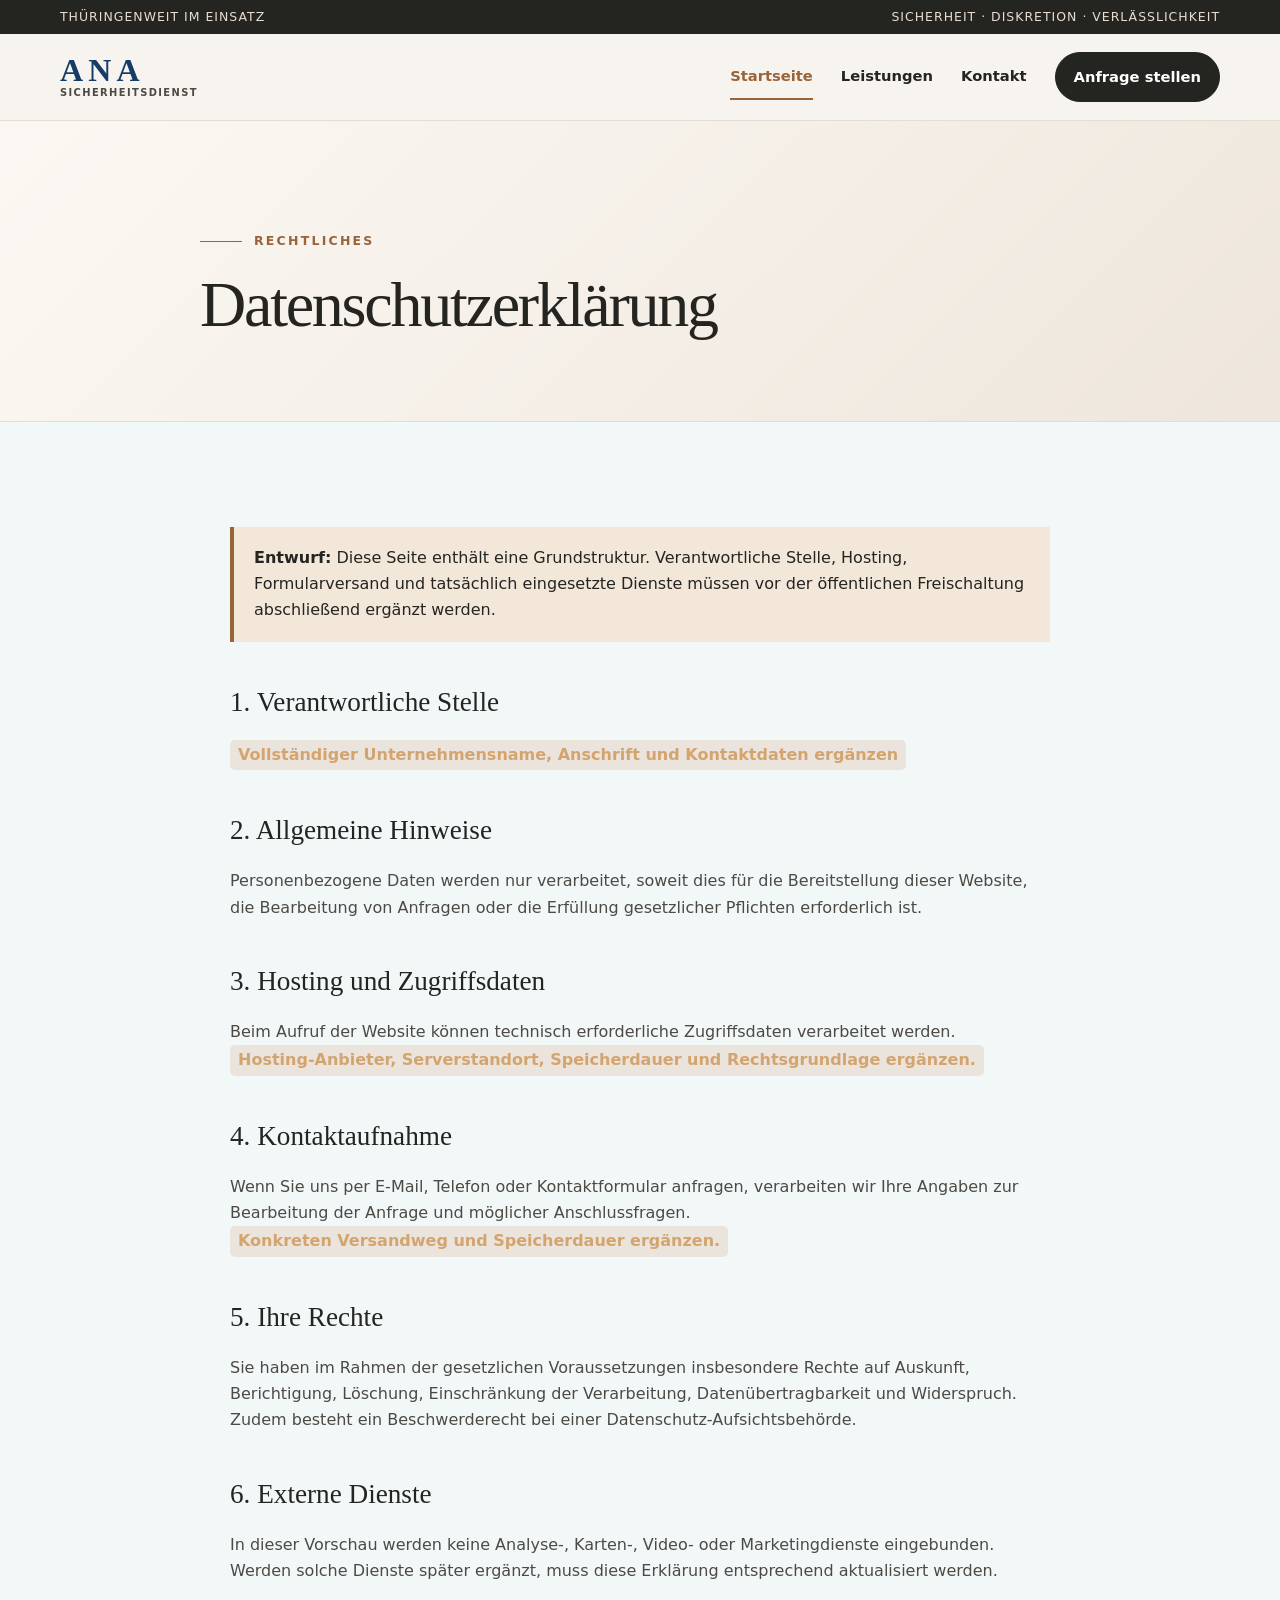
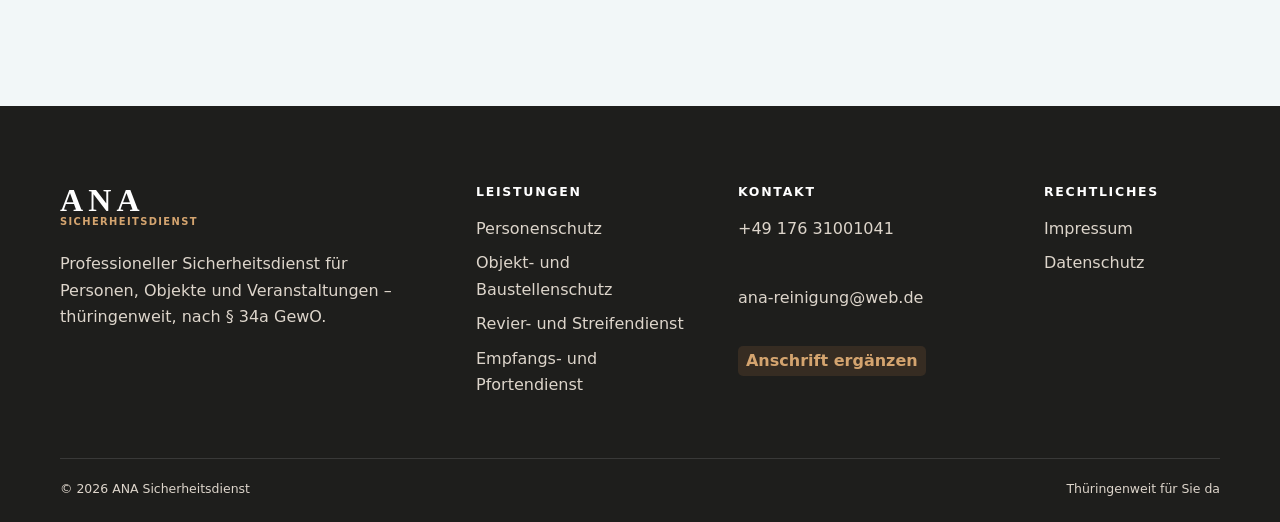
==== datenschutz.html @ 429034c3 "Initial commit: ana-security – eigenständige ANA-Website" ====
<!doctype html><html lang="de"><head><meta charset="utf-8"><meta name="viewport" content="width=device-width,initial-scale=1"><title>Datenschutz | ANA Sicherheitsdienst</title><link rel="icon" href="assets/favicon.svg" type="image/svg+xml"><link rel="stylesheet" href="assets/styles.css?v=7"><script src="assets/site.js" defer></script></head><body><header data-site-header></header><main id="inhalt"><section class="page-hero"><div class="shell page-intro"><p class="eyebrow">Rechtliches</p><h1>Datenschutzerklärung</h1></div></section><section class="section"><div class="shell legal"><div class="draft-note"><strong>Entwurf:</strong> Diese Seite enthält eine Grundstruktur. Verantwortliche Stelle, Hosting, Formularversand und tatsächlich eingesetzte Dienste müssen vor der öffentlichen Freischaltung abschließend ergänzt werden.</div><h2>1. Verantwortliche Stelle</h2><p><span class="placeholder">Vollständiger Unternehmensname, Anschrift und Kontaktdaten ergänzen</span></p><h2>2. Allgemeine Hinweise</h2><p>Personenbezogene Daten werden nur verarbeitet, soweit dies für die Bereitstellung dieser Website, die Bearbeitung von Anfragen oder die Erfüllung gesetzlicher Pflichten erforderlich ist.</p><h2>3. Hosting und Zugriffsdaten</h2><p>Beim Aufruf der Website können technisch erforderliche Zugriffsdaten verarbeitet werden. <span class="placeholder">Hosting-Anbieter, Serverstandort, Speicherdauer und Rechtsgrundlage ergänzen.</span></p><h2>4. Kontaktaufnahme</h2><p>Wenn Sie uns per E-Mail, Telefon oder Kontaktformular anfragen, verarbeiten wir Ihre Angaben zur Bearbeitung der Anfrage und möglicher Anschlussfragen. <span class="placeholder">Konkreten Versandweg und Speicherdauer ergänzen.</span></p><h2>5. Ihre Rechte</h2><p>Sie haben im Rahmen der gesetzlichen Voraussetzungen insbesondere Rechte auf Auskunft, Berichtigung, Löschung, Einschränkung der Verarbeitung, Datenübertragbarkeit und Widerspruch. Zudem besteht ein Beschwerderecht bei einer Datenschutz-Aufsichtsbehörde.</p><h2>6. Externe Dienste</h2><p>In dieser Vorschau werden keine Analyse-, Karten-, Video- oder Marketingdienste eingebunden. Werden solche Dienste später ergänzt, muss diese Erklärung entsprechend aktualisiert werden.</p></div></section></main><footer data-site-footer></footer></body></html>
---- assets/styles.css ----
:root {
  --ink: #242421;
  --ink-soft: #4d4a45;
  --bronze: #9a6338;
  --bronze-light: #d4a46f;
  --blue: #1358a0;
  --paper: #f2f7f8;
  --white: #fffdf9;
  --line: #d3e1e5;
  --shadow: 0 20px 60px rgba(46, 34, 25, .12);
  --radius: 22px;
}
* { box-sizing: border-box; }
html { scroll-behavior: smooth; }
body { margin: 0; color: var(--ink); background: var(--paper); font-family: Inter, ui-sans-serif, system-ui, -apple-system, BlinkMacSystemFont, "Segoe UI", sans-serif; font-size: 16px; line-height: 1.65; }
img { max-width: 100%; display: block; }
a { color: inherit; text-decoration: none; }
button, input, textarea, select { font: inherit; }
.shell { width: min(1160px, calc(100% - 40px)); margin-inline: auto; }
.skip-link { position: fixed; left: 16px; top: -60px; z-index: 100; padding: 10px 16px; background: var(--ink); color: white; border-radius: 8px; }
.skip-link:focus { top: 16px; }
.sr-only { position: absolute; width: 1px; height: 1px; padding: 0; margin: -1px; overflow: hidden; clip: rect(0,0,0,0); white-space: nowrap; border: 0; }
.topline { background: var(--ink); color: #e9ddd0; font-size: .78rem; letter-spacing: .08em; text-transform: uppercase; }
.topline-inner { min-height: 34px; display: flex; align-items: center; justify-content: space-between; gap: 20px; }
header { position: sticky; top: 0; z-index: 20; background: rgba(247,243,237,.94); backdrop-filter: blur(14px); border-bottom: 1px solid rgba(105,86,68,.14); }
.nav-wrap { min-height: 86px; display: flex; align-items: center; justify-content: space-between; gap: 28px; }
.brand { display: inline-flex; align-items: center; gap: 12px; line-height: 1; }
.brand-logo { display: block; width: 178px; height: 68px; object-fit: contain; object-position: center; mix-blend-mode: multiply; }
.brand { flex-direction: column; align-items: flex-start; gap: 3px; }
.brand-word { color: #143c67; font: 800 2rem/.9 Georgia, serif; letter-spacing: .16em; }
.brand-sub { color: var(--ink-soft); font-size: .62rem; font-weight: 800; letter-spacing: .14em; text-transform: uppercase; }
.brand-mark { width: 46px; height: 52px; display: grid; place-items: center; color: #fffaf2; background: linear-gradient(145deg, #d39b68, #8e522c); clip-path: polygon(50% 0, 92% 17%, 88% 69%, 50% 100%, 12% 69%, 8% 17%); font-family: Georgia, serif; font-size: 1.7rem; font-weight: 700; }
.brand strong { display: block; font: 700 1.55rem/1 Georgia, serif; letter-spacing: .16em; }
.brand small { display: block; margin-top: 6px; color: var(--ink-soft); font-size: .72rem; letter-spacing: .13em; text-transform: uppercase; }
nav { display: flex; align-items: center; gap: 28px; font-size: .92rem; font-weight: 600; }
nav a { padding: 10px 0; border-bottom: 2px solid transparent; }
nav a:hover, nav a[aria-current="page"] { color: var(--bronze); border-color: var(--bronze); }
nav .nav-cta { padding: 12px 18px; color: white; background: var(--ink); border: 1px solid var(--ink); border-radius: 999px; }
nav .nav-cta:hover { color: white; background: var(--bronze); border-color: var(--bronze); }
.menu-button { display: none; width: 44px; height: 44px; border: 1px solid var(--line); border-radius: 50%; background: transparent; padding: 11px; }
.menu-button span:not(.sr-only) { display: block; height: 2px; background: var(--ink); margin: 4px 0; }
.hero { min-height: 720px; display: grid; align-items: center; overflow: hidden; background: linear-gradient(90deg, rgba(242,247,248,.98) 0%, rgba(242,247,248,.94) 48%, rgba(242,247,248,.2) 73%), url("ana-cleaning-hero.png") center/cover no-repeat; }
.parent-hero { min-height: 690px; display: grid; align-items: center; overflow: hidden; background: radial-gradient(circle at 78% 45%, rgba(212,164,111,.28), transparent 28%), linear-gradient(135deg,#f7fafb 0%,#e8f0f3 55%,#dfd3c7 100%); }
.parent-hero-grid { display: grid; grid-template-columns: 1.05fr .95fr; align-items: center; gap: 70px; padding: 86px 0; }
.parent-monogram, .brand-panel { min-height: 360px; display: grid; place-content: center; padding: 45px; text-align: center; border: 1px solid rgba(154,99,56,.25); border-radius: 42px; background: linear-gradient(145deg,rgba(23,52,79,.90),rgba(16,31,44,.94)), url("ana-sign-bg.jpg") center/cover no-repeat; box-shadow: var(--shadow); color: white; }
.parent-monogram span, .brand-panel span { font: 800 clamp(4.5rem,10vw,8.5rem)/.9 Georgia,serif; letter-spacing: .1em; text-shadow: 0 8px 24px rgba(0,0,0,.28); }
.parent-monogram small, .brand-panel small { margin-top: 20px; color: var(--bronze-light); font-weight: 800; letter-spacing: .22em; text-transform: uppercase; }
.hero-grid { display: grid; grid-template-columns: 1.08fr .92fr; align-items: center; gap: 40px; padding: 82px 0; }
.eyebrow { display: flex; align-items: center; gap: 12px; margin: 0 0 18px; color: var(--bronze); font-size: .78rem; font-weight: 800; letter-spacing: .18em; text-transform: uppercase; }
.eyebrow::before { content: ""; width: 42px; height: 1px; background: currentColor; }
h1, h2, h3 { margin-top: 0; font-family: Georgia, "Times New Roman", serif; line-height: 1.08; }
h1 { max-width: 820px; margin-bottom: 24px; font-size: clamp(3rem, 7vw, 6.2rem); font-weight: 500; letter-spacing: -.045em; }
h1 em { color: var(--bronze); font-weight: 500; }
.hero-copy > p:not(.eyebrow) { max-width: 630px; margin: 0 0 34px; color: var(--ink-soft); font-size: 1.15rem; }
.actions { display: flex; flex-wrap: wrap; gap: 14px; }
.button { display: inline-flex; justify-content: center; align-items: center; min-height: 52px; padding: 0 24px; border: 1px solid var(--ink); border-radius: 999px; background: var(--ink); color: white; font-weight: 750; transition: .2s ease; }
.button:hover { transform: translateY(-2px); background: var(--bronze); border-color: var(--bronze); }
.button.secondary { color: var(--ink); background: transparent; }
.button.secondary:hover { color: white; }
.hero-visual { position: relative; min-height: 530px; }
.hero-badge { position: absolute; right: 0; bottom: 42px; width: 142px; height: 142px; display: grid; place-items: center; padding: 20px; text-align: center; border-radius: 50%; background: var(--ink); color: #fff; box-shadow: var(--shadow); font-size: .72rem; font-weight: 700; letter-spacing: .12em; text-transform: uppercase; }
.trustbar { background: var(--ink); color: white; }
.trust-grid { display: grid; grid-template-columns: repeat(4, 1fr); }
.trust-item { padding: 26px 22px; border-right: 1px solid rgba(255,255,255,.13); }
.trust-item:last-child { border-right: 0; }
.trust-item strong { display: block; color: var(--bronze-light); font: 500 1.55rem Georgia, serif; }
.trust-item span { color: #d8d1c9; font-size: .86rem; }
.section { padding: 105px 0; }
.section.alt { background: var(--white); }
.section-head { display: flex; justify-content: space-between; align-items: end; gap: 32px; margin-bottom: 48px; }
#bereiche .section-head { display: block; }
#bereiche .section-head h2 { white-space: nowrap; }
#bereiche .section-head > p { margin-top: 16px; }
.section-head h2, .page-intro h1 { margin-bottom: 0; font-size: clamp(2.4rem, 5vw, 4.6rem); font-weight: 500; letter-spacing: -.035em; }
.section-head > p { max-width: 500px; margin: 0; color: var(--ink-soft); }
.service-grid { display: grid; grid-template-columns: repeat(2, 1fr); gap: 18px; }
.division-grid { display: grid; grid-template-columns: 1fr 1fr; gap: 24px; }
.division-card { overflow: hidden; border: 1px solid var(--line); border-radius: 28px; background: white; box-shadow: 0 16px 45px rgba(29,39,46,.08); }
.division-logo { height: 330px; overflow: hidden; display: flex; align-items: center; justify-content: center; padding: 22px; background: #eef5f7; }
.division-card.security .division-logo { background: #ded6cc; }
.division-card.cleaning .eyebrow, .division-card.cleaning .text-link { color: var(--blue); }
.division-logo img { max-width: 100%; max-height: 100%; width: auto; height: auto; object-fit: contain; mix-blend-mode: multiply; }
.division-copy { padding: 34px; }
.division-copy h3 { margin-bottom: 12px; font-size: 2rem; font-weight: 500; }
.division-copy p:not(.eyebrow) { color: var(--ink-soft); }
.text-link { display: inline-flex; gap: 12px; margin-top: 12px; color: var(--bronze); font-weight: 800; }
.text-link:hover span { transform: translateX(4px); }
.text-link span { transition: .2s ease; }
.service-card { min-height: 280px; padding: 34px; border: 1px solid var(--line); border-radius: var(--radius); background: rgba(255,255,255,.56); transition: .25s ease; }
.service-card:hover { transform: translateY(-5px); border-color: var(--bronze-light); box-shadow: var(--shadow); }
.number { margin-bottom: 42px; color: var(--bronze); font-size: .77rem; font-weight: 800; letter-spacing: .14em; }
.service-card h3 { margin-bottom: 14px; font-size: 1.75rem; font-weight: 500; }
.service-card p { margin: 0; color: var(--ink-soft); }
.split { display: grid; grid-template-columns: .9fr 1.1fr; gap: 72px; align-items: center; }
.portrait-panel { position: relative; min-height: 500px; display: grid; place-items: center; overflow: hidden; border-radius: 34px; background: #dcebef; }
.portrait-panel img { width: 100%; height: 100%; object-fit: cover; }
.portrait-panel::after { content: "ANA"; position: absolute; right: -24px; bottom: -28px; color: rgba(255,255,255,.06); font: 700 9rem Georgia,serif; letter-spacing: .05em; }
.copy h2 { font-size: clamp(2.5rem, 5vw, 4.5rem); font-weight: 500; letter-spacing: -.035em; }
.copy p { color: var(--ink-soft); }
.principles { display: grid; gap: 12px; margin-top: 30px; }
.principle { padding-top: 18px; border-top: 1px solid var(--line); }
.principle strong { color: var(--bronze); }
.cta-band { padding: 72px 0; background: var(--bronze); color: white; }
.cta-band .shell { display: flex; align-items: center; justify-content: space-between; gap: 32px; }
.cta-band h2 { max-width: 720px; margin: 0; font-size: clamp(2rem, 5vw, 4rem); font-weight: 500; }
.cta-band .button { border-color: white; background: white; color: var(--ink); flex: 0 0 auto; }
.page-hero { padding: 110px 0 82px; background: linear-gradient(135deg,#fbf8f3,#eee6dc); border-bottom: 1px solid var(--line); }
.cleaning-hero, .security-hero { padding: 85px 0; border-bottom: 1px solid var(--line); }
.cleaning-hero { background: linear-gradient(135deg,#f5fafb,#dcebef); }
.security-hero { background: linear-gradient(135deg,#ece5dd,#cbb8a6); }
.business-hero-grid, .security-hero-grid { display: grid; grid-template-columns: 1.15fr .85fr; align-items: center; gap: 65px; }
.business-logo-panel, .security-logo-panel { min-height: 380px; display: grid; place-items: center; padding: 22px; border-radius: 30px; background: white; box-shadow: var(--shadow); }
.business-logo-panel img, .security-logo-panel img { width: 100%; max-height: 380px; object-fit: contain; mix-blend-mode: multiply; }
.security-page .eyebrow, .security-page .number { color: #8b552e; }
body[data-page="leistungen"] .eyebrow, body[data-page="leistungen"] .number { color: var(--blue); }
.security-page .button:hover, .security-cta { background: #8b552e; border-color: #8b552e; }
.cleaning-cta { background: var(--blue); }
.security-strip { background: #e9e0d7; }
.conversion-panel { display: flex; align-items: center; justify-content: space-between; gap: 40px; padding: 46px; border: 1px solid var(--line); border-radius: 28px; background: white; box-shadow: var(--shadow); }
.conversion-panel > div { max-width: 760px; }
.conversion-panel h2 { margin-bottom: 12px; font-size: clamp(2rem,4vw,3.35rem); font-weight: 500; }
.conversion-panel p:last-child { margin-bottom: 0; color: var(--ink-soft); }
.conversion-panel .button { flex: 0 0 auto; }
.regional-section { background: #e7eff2; }
.regional-grid { display: grid; grid-template-columns: 1.1fr .9fr; gap: 70px; align-items: end; }
.regional-grid h2 { margin-bottom: 0; font-size: clamp(2.35rem,5vw,4.4rem); font-weight: 500; }
.regional-grid p { color: var(--ink-soft); font-size: 1.08rem; }
.page-intro { max-width: 880px; }
.page-intro p:last-child { max-width: 720px; color: var(--ink-soft); font-size: 1.15rem; }
.detail-list { display: grid; gap: 18px; }
.detail { padding: 34px 0; border-bottom: 1px solid var(--line); }
.detail:first-child { border-top: 1px solid var(--line); }
.detail h2 { margin-bottom: 10px; font-size: 2rem; font-weight: 500; }
.detail p { margin: 0; color: var(--ink-soft); }
.values-grid { display: grid; grid-template-columns: repeat(3, 1fr); gap: 18px; }
.value { padding: 30px; border-radius: var(--radius); background: var(--white); border: 1px solid var(--line); box-shadow: 0 12px 32px rgba(29,39,46,.06); }
.value h3 { margin: 0 0 10px; font-size: 1.45rem; font-weight: 500; color: var(--ink); }
.value p { margin: 0; color: var(--ink-soft); }
.contact-layout { display: grid; grid-template-columns: .78fr 1.22fr; gap: 54px; align-items: start; }
.contact-card { padding: 32px; border-radius: var(--radius); background: var(--ink); color: white; }
.contact-card h2 { font-size: 2rem; font-weight: 500; }
.contact-card p { color: #d8d1c9; }
.placeholder { display: inline-block; padding: 2px 8px; border-radius: 5px; background: rgba(184,120,66,.15); color: var(--bronze-light); font-weight: 700; }
form { padding: 36px; border: 1px solid var(--line); border-radius: var(--radius); background: var(--white); }
.field-row { display: grid; grid-template-columns: 1fr 1fr; gap: 16px; }
label { display: grid; gap: 7px; margin-bottom: 17px; font-weight: 700; font-size: .9rem; }
input, textarea, select { width: 100%; border: 1px solid #cfc4b8; border-radius: 10px; background: #fff; color: var(--ink); padding: 13px 14px; }
input:focus, textarea:focus, select:focus { outline: 3px solid rgba(169,103,54,.18); border-color: var(--bronze); }
textarea { min-height: 150px; resize: vertical; }
.form-note { min-height: 26px; margin: 14px 0 0; color: var(--bronze); font-weight: 700; }
.legal { max-width: 820px; }
.legal h2 { margin-top: 46px; font-size: 1.7rem; font-weight: 500; }
.legal h3 { margin-top: 30px; font-size: 1.15rem; }
.legal p, .legal li { color: var(--ink-soft); }
.draft-note { padding: 18px 20px; margin-bottom: 36px; border-left: 4px solid var(--bronze); background: #f3e7da; }
footer { padding: 72px 0 22px; background: #1e1e1c; color: #ddd5cb; }
.footer-grid { display: grid; grid-template-columns: 1.7fr 1fr 1.2fr .8fr; gap: 42px; }
.footer-grid > div:first-child p { max-width: 340px; }
.footer-grid h2 { margin: 8px 0 18px; color: white; font: 700 .78rem/1 system-ui,sans-serif; letter-spacing: .14em; text-transform: uppercase; }
.footer-grid a:not(.brand) { display: block; margin: 8px 0; }
.footer-grid a:hover { color: var(--bronze-light); }
.footer-brand { padding: 8px 0; border-radius: 12px; }
.footer-brand .brand-word { color: white; }
.footer-brand .brand-sub { color: var(--bronze-light); }
.footer-brand .brand-logo { width: 205px; height: 78px; mix-blend-mode: normal; }
.footer-bottom { display: flex; justify-content: space-between; gap: 20px; margin-top: 52px; padding-top: 20px; border-top: 1px solid rgba(255,255,255,.12); font-size: .78rem; }
.reveal { opacity: 0; transform: translateY(20px); transition: opacity .55s ease, transform .55s ease; }
.reveal.visible { opacity: 1; transform: none; }
@media (max-width: 900px) {
  .menu-button { display: block; }
  nav { position: absolute; top: 120px; left: 20px; right: 20px; display: none; align-items: stretch; padding: 20px; border: 1px solid var(--line); border-radius: 16px; background: var(--white); box-shadow: var(--shadow); }
  nav.is-open { display: grid; }
  nav a { padding: 12px; }
  .hero-grid, .parent-hero-grid, .business-hero-grid, .security-hero-grid, .split, .contact-layout { grid-template-columns: 1fr; }
  .division-grid { grid-template-columns: 1fr; }
  .conversion-panel { align-items: flex-start; flex-direction: column; }
  .regional-grid { grid-template-columns: 1fr; gap: 24px; }
  .hero { background-position: 65% center; }
  .hero-copy { padding: 28px; border-radius: 24px; background: rgba(242,247,248,.9); backdrop-filter: blur(8px); }
  .hero { min-height: auto; }
  .hero-grid { padding: 70px 0; }
  .hero-visual { min-height: 410px; }
  .trust-grid { grid-template-columns: 1fr 1fr; }
  .trust-item:nth-child(2) { border-right: 0; }
  .trust-item:nth-child(-n+2) { border-bottom: 1px solid rgba(255,255,255,.13); }
  .values-grid { grid-template-columns: 1fr; }
  .footer-grid { grid-template-columns: 1fr 1fr; }
}
@media (max-width: 620px) {
  .shell { width: min(100% - 28px, 1160px); }
  .topline-inner span:last-child { display: none; }
  .nav-wrap { min-height: 76px; }
  .brand-logo { width: 142px; height: 58px; }
  .brand-word { font-size: 1.65rem; }
  .brand-sub { font-size: .52rem; }
  nav { top: 110px; }
  h1 { font-size: 3.15rem; }
  .hero-grid { padding: 52px 0; }
  .hero-visual { min-height: 340px; }
  .hero-badge { width: 110px; height: 110px; bottom: 5px; font-size: .62rem; }
  .trust-grid, .service-grid, .footer-grid, .field-row { grid-template-columns: 1fr; }
  .division-logo { height: 260px; }
  .trust-item { border-right: 0; border-bottom: 1px solid rgba(255,255,255,.13); }
  .section { padding: 78px 0; }
  .section-head { display: block; }
  .section-head > p { margin-top: 20px; }
  .service-card { min-height: 0; }
  .cta-band .shell { display: block; }
  .cta-band .button { margin-top: 26px; }
  .footer-bottom { display: block; }
}
@media (prefers-reduced-motion: reduce) { *, *::before, *::after { scroll-behavior: auto !important; transition: none !important; } .reveal { opacity: 1; transform: none; } }
/* Startseite: Textkasten im Hero (ANA Dienstleistungen Group) */
.parent-monogram{display:flex;flex-direction:column;justify-content:center;text-align:left;gap:14px;}
.parent-monogram .pm-mark{margin:0;font:800 2.1rem/1 Georgia,serif;letter-spacing:.16em;color:#fff;}
.parent-monogram .pm-lead{margin:0;font-size:1.08rem;line-height:1.6;color:#fff;font-weight:600;}
.parent-monogram .pm-text{margin:0;font-size:1rem;line-height:1.7;color:rgba(255,255,255,.82);}

/* Hintergrundbild im Kopfbereich: helles Foto, passend zum warmen ANA-Farbschema */
.parent-hero{
  background:
    radial-gradient(circle at 78% 45%, rgba(212,164,111,.22), transparent 28%),
    linear-gradient(115deg, rgba(247,250,251,.93) 0%, rgba(232,240,243,.88) 55%, rgba(223,211,199,.82) 100%),
    url("ana-hero-building.jpg") center/cover no-repeat;
}

/* Kopfbereich mit hellem Foto: normale dunkle Schrift, kein Textkasten noetig */

/* Startseiten-Hero mit Hintergrundfoto (ANA Sicherheitsdienst) */
.home-hero{position:relative;color:#fff;background:linear-gradient(115deg,rgba(7,12,24,.9) 0%,rgba(12,24,44,.72) 55%,rgba(20,30,40,.8) 100%),url("ana-sign-bg.jpg") center 35%/cover no-repeat;}
.home-hero-inner{padding:120px 0;max-width:720px;}
@media(max-width:700px){.home-hero-inner{padding:84px 0;}}
.home-hero h1{color:#fff;font-size:clamp(2.2rem,5vw,3.6rem);}
.home-hero h1 em{color:var(--bronze-light);}
.home-hero .eyebrow{color:var(--bronze-light);}
.home-lead{margin:22px 0 32px;font-size:1.18rem;line-height:1.6;color:rgba(255,255,255,.88);max-width:600px;}
.home-hero .button.secondary{color:#fff;border-color:rgba(255,255,255,.5);}
.home-hero .button.secondary:hover{background:rgba(255,255,255,.14);}
.value-cta .text-link{margin-top:12px;display:inline-flex;}
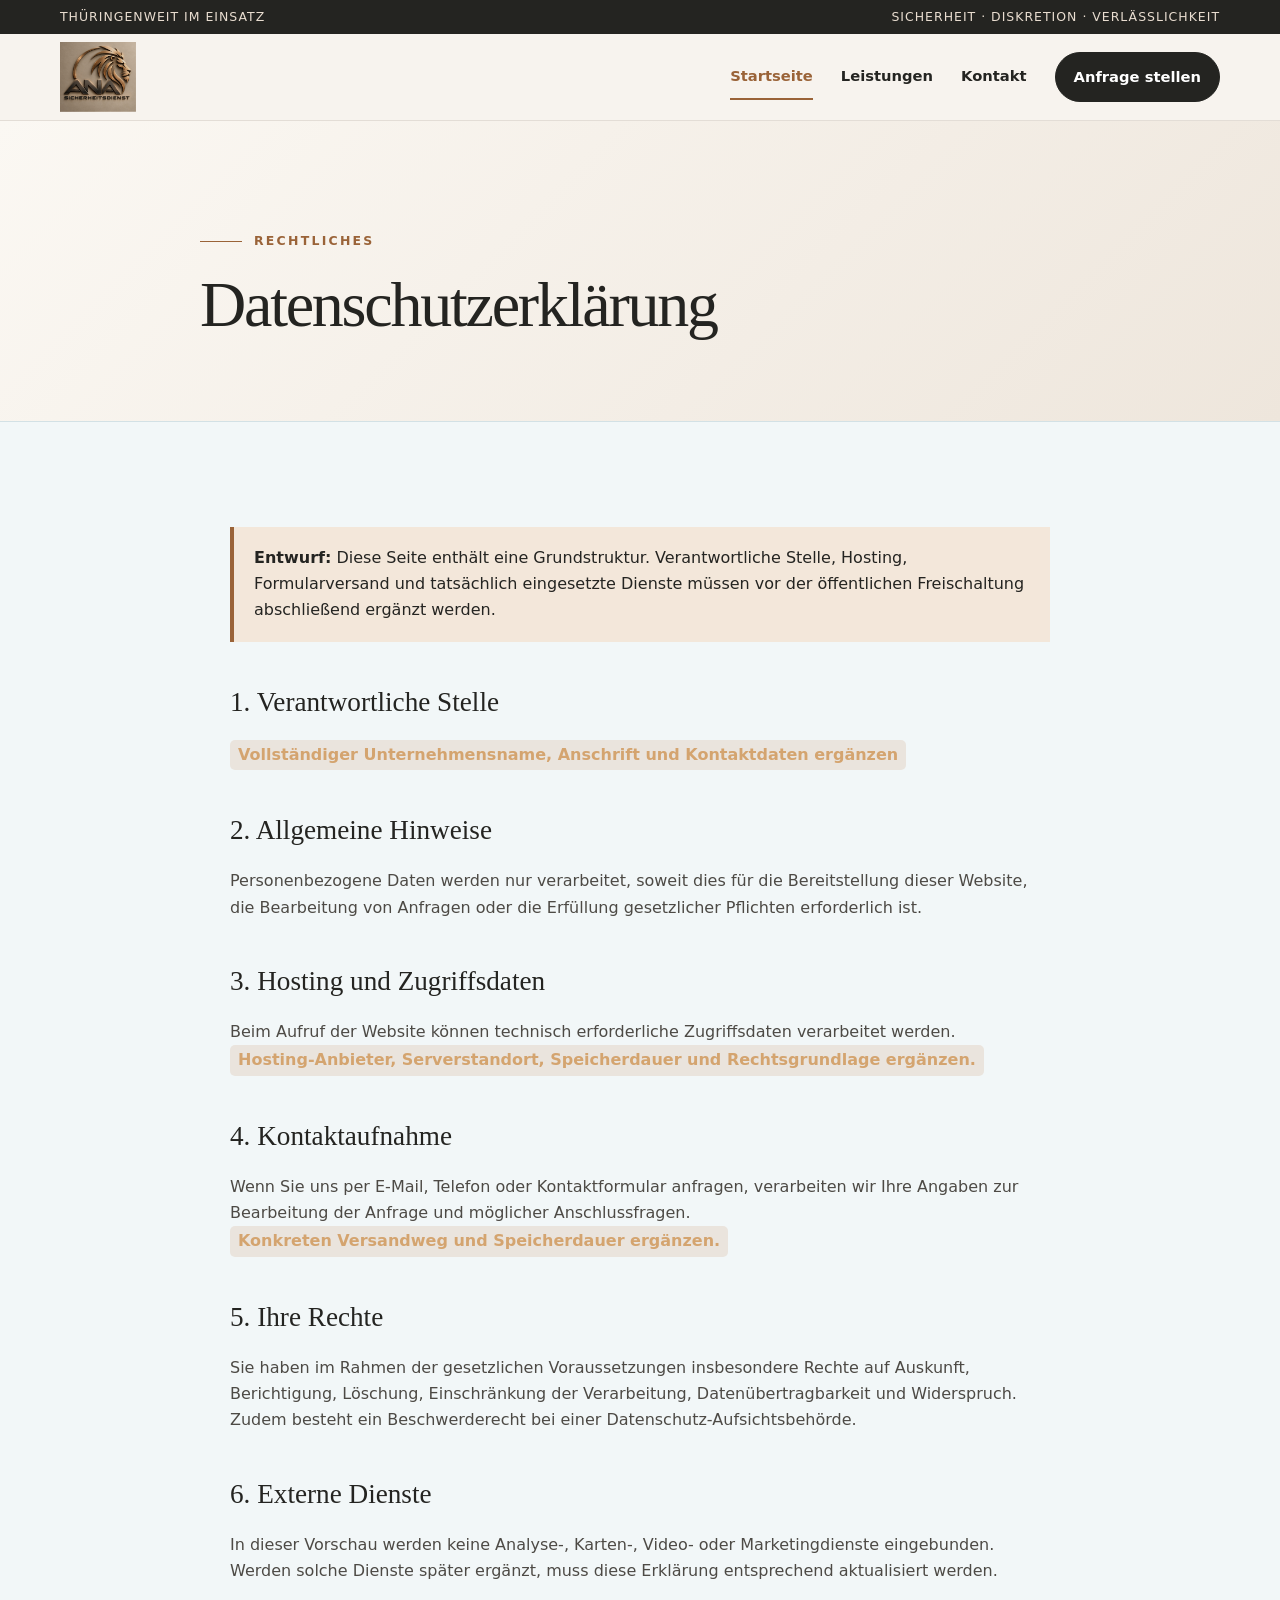
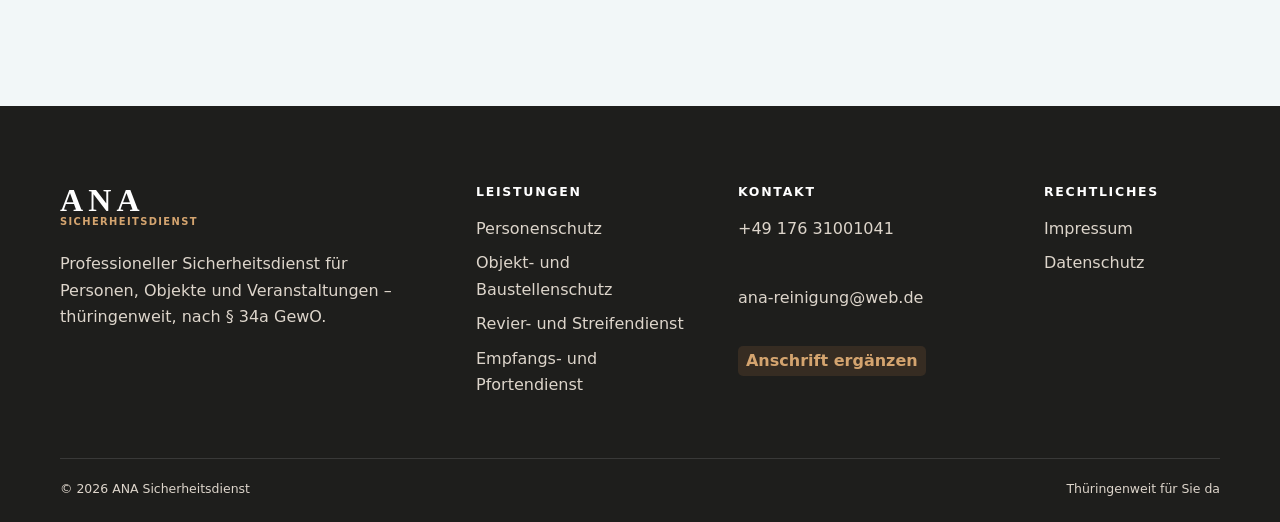
==== commit 24d732d6: "Vorschau: noindex (nicht von Suchmaschinen listen lassen)" ====
--- a/datenschutz.html
+++ b/datenschutz.html
@@ -1 +1 @@
-<!doctype html><html lang="de"><head><meta charset="utf-8"><meta name="viewport" content="width=device-width,initial-scale=1"><title>Datenschutz | ANA Sicherheitsdienst</title><link rel="icon" href="assets/favicon.svg" type="image/svg+xml"><link rel="stylesheet" href="assets/styles.css?v=7"><script src="assets/site.js" defer></script></head><body><header data-site-header></header><main id="inhalt"><section class="page-hero"><div class="shell page-intro"><p class="eyebrow">Rechtliches</p><h1>Datenschutzerklärung</h1></div></section><section class="section"><div class="shell legal"><div class="draft-note"><strong>Entwurf:</strong> Diese Seite enthält eine Grundstruktur. Verantwortliche Stelle, Hosting, Formularversand und tatsächlich eingesetzte Dienste müssen vor der öffentlichen Freischaltung abschließend ergänzt werden.</div><h2>1. Verantwortliche Stelle</h2><p><span class="placeholder">Vollständiger Unternehmensname, Anschrift und Kontaktdaten ergänzen</span></p><h2>2. Allgemeine Hinweise</h2><p>Personenbezogene Daten werden nur verarbeitet, soweit dies für die Bereitstellung dieser Website, die Bearbeitung von Anfragen oder die Erfüllung gesetzlicher Pflichten erforderlich ist.</p><h2>3. Hosting und Zugriffsdaten</h2><p>Beim Aufruf der Website können technisch erforderliche Zugriffsdaten verarbeitet werden. <span class="placeholder">Hosting-Anbieter, Serverstandort, Speicherdauer und Rechtsgrundlage ergänzen.</span></p><h2>4. Kontaktaufnahme</h2><p>Wenn Sie uns per E-Mail, Telefon oder Kontaktformular anfragen, verarbeiten wir Ihre Angaben zur Bearbeitung der Anfrage und möglicher Anschlussfragen. <span class="placeholder">Konkreten Versandweg und Speicherdauer ergänzen.</span></p><h2>5. Ihre Rechte</h2><p>Sie haben im Rahmen der gesetzlichen Voraussetzungen insbesondere Rechte auf Auskunft, Berichtigung, Löschung, Einschränkung der Verarbeitung, Datenübertragbarkeit und Widerspruch. Zudem besteht ein Beschwerderecht bei einer Datenschutz-Aufsichtsbehörde.</p><h2>6. Externe Dienste</h2><p>In dieser Vorschau werden keine Analyse-, Karten-, Video- oder Marketingdienste eingebunden. Werden solche Dienste später ergänzt, muss diese Erklärung entsprechend aktualisiert werden.</p></div></section></main><footer data-site-footer></footer></body></html>
+<!doctype html><html lang="de"><head><meta charset="utf-8"><meta name="robots" content="noindex"><meta name="viewport" content="width=device-width,initial-scale=1"><title>Datenschutz | ANA Sicherheitsdienst</title><link rel="icon" href="assets/favicon.svg" type="image/svg+xml"><link rel="stylesheet" href="assets/styles.css?v=7"><script src="assets/site.js" defer></script></head><body><header data-site-header></header><main id="inhalt"><section class="page-hero"><div class="shell page-intro"><p class="eyebrow">Rechtliches</p><h1>Datenschutzerklärung</h1></div></section><section class="section"><div class="shell legal"><div class="draft-note"><strong>Entwurf:</strong> Diese Seite enthält eine Grundstruktur. Verantwortliche Stelle, Hosting, Formularversand und tatsächlich eingesetzte Dienste müssen vor der öffentlichen Freischaltung abschließend ergänzt werden.</div><h2>1. Verantwortliche Stelle</h2><p><span class="placeholder">Vollständiger Unternehmensname, Anschrift und Kontaktdaten ergänzen</span></p><h2>2. Allgemeine Hinweise</h2><p>Personenbezogene Daten werden nur verarbeitet, soweit dies für die Bereitstellung dieser Website, die Bearbeitung von Anfragen oder die Erfüllung gesetzlicher Pflichten erforderlich ist.</p><h2>3. Hosting und Zugriffsdaten</h2><p>Beim Aufruf der Website können technisch erforderliche Zugriffsdaten verarbeitet werden. <span class="placeholder">Hosting-Anbieter, Serverstandort, Speicherdauer und Rechtsgrundlage ergänzen.</span></p><h2>4. Kontaktaufnahme</h2><p>Wenn Sie uns per E-Mail, Telefon oder Kontaktformular anfragen, verarbeiten wir Ihre Angaben zur Bearbeitung der Anfrage und möglicher Anschlussfragen. <span class="placeholder">Konkreten Versandweg und Speicherdauer ergänzen.</span></p><h2>5. Ihre Rechte</h2><p>Sie haben im Rahmen der gesetzlichen Voraussetzungen insbesondere Rechte auf Auskunft, Berichtigung, Löschung, Einschränkung der Verarbeitung, Datenübertragbarkeit und Widerspruch. Zudem besteht ein Beschwerderecht bei einer Datenschutz-Aufsichtsbehörde.</p><h2>6. Externe Dienste</h2><p>In dieser Vorschau werden keine Analyse-, Karten-, Video- oder Marketingdienste eingebunden. Werden solche Dienste später ergänzt, muss diese Erklärung entsprechend aktualisiert werden.</p></div></section></main><footer data-site-footer></footer></body></html>
--- a/assets/styles.css
+++ b/assets/styles.css
@@ -237,3 +237,7 @@
 .home-hero .button.secondary{color:#fff;border-color:rgba(255,255,255,.5);}
 .home-hero .button.secondary:hover{background:rgba(255,255,255,.14);}
 .value-cta .text-link{margin-top:12px;display:inline-flex;}
+
+/* Bild-Logo in der Kopfzeile */
+.nav-wrap .brand-logo{width:auto;height:70px;mix-blend-mode:normal;}
+@media(max-width:700px){.nav-wrap .brand-logo{height:54px;}}
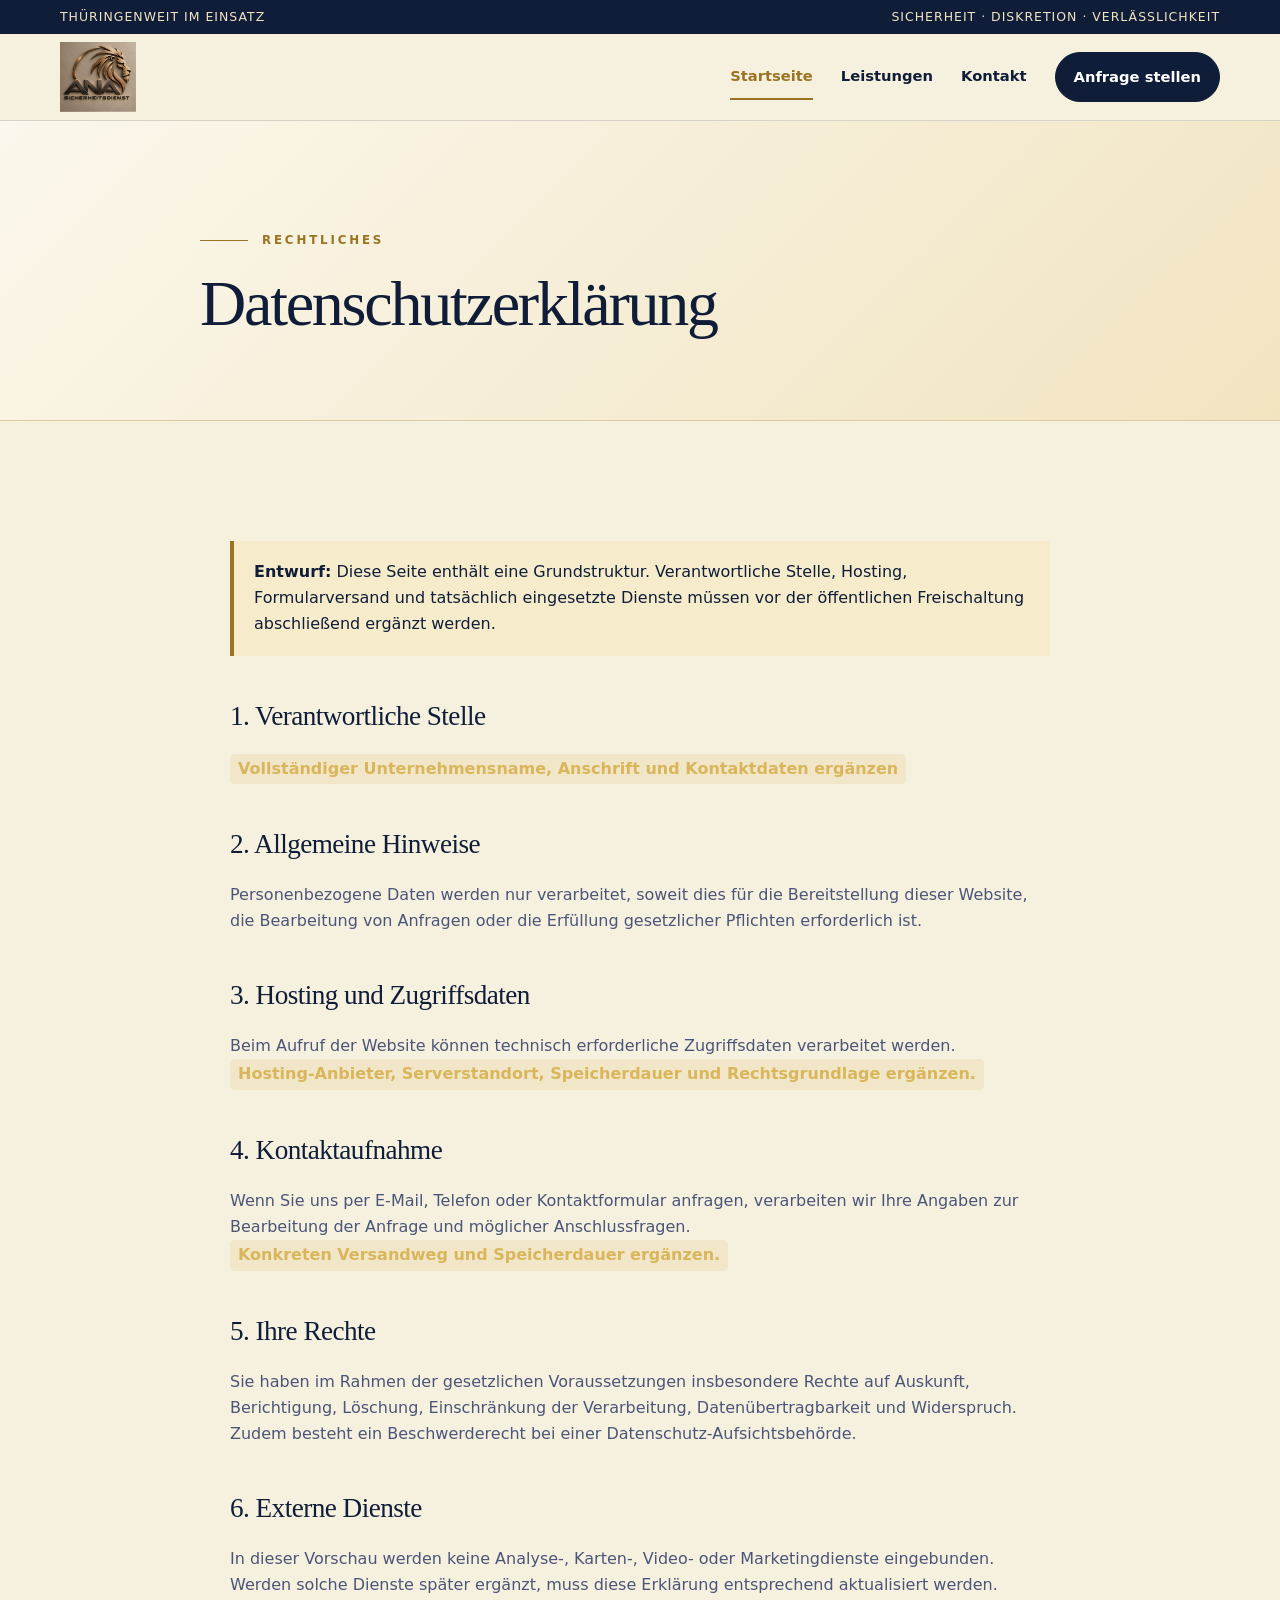
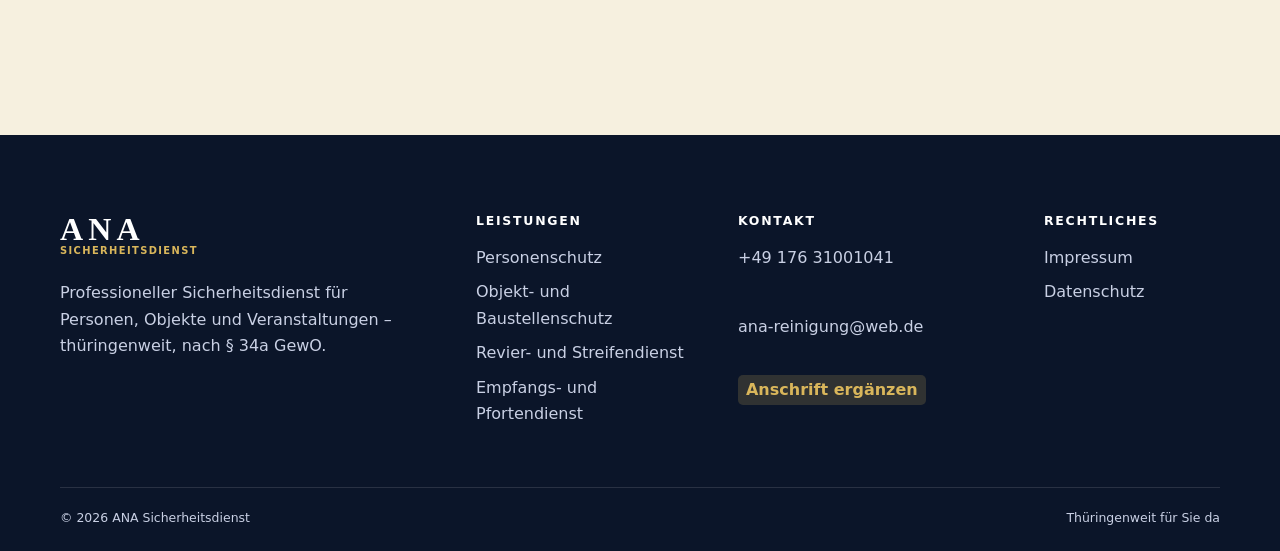
==== commit 65ec2e0c: "Stylesheet-Version auf allen Seiten angeglichen Co-Authored-By: Claude Sonnet 5.5 <noreply@anthropic" ====
--- a/datenschutz.html
+++ b/datenschutz.html
@@ -1 +1 @@
-<!doctype html><html lang="de"><head><meta charset="utf-8"><meta name="robots" content="noindex"><meta name="viewport" content="width=device-width,initial-scale=1"><title>Datenschutz | ANA Sicherheitsdienst</title><link rel="icon" href="assets/favicon.svg" type="image/svg+xml"><link rel="stylesheet" href="assets/styles.css?v=7"><script src="assets/site.js" defer></script></head><body><header data-site-header></header><main id="inhalt"><section class="page-hero"><div class="shell page-intro"><p class="eyebrow">Rechtliches</p><h1>Datenschutzerklärung</h1></div></section><section class="section"><div class="shell legal"><div class="draft-note"><strong>Entwurf:</strong> Diese Seite enthält eine Grundstruktur. Verantwortliche Stelle, Hosting, Formularversand und tatsächlich eingesetzte Dienste müssen vor der öffentlichen Freischaltung abschließend ergänzt werden.</div><h2>1. Verantwortliche Stelle</h2><p><span class="placeholder">Vollständiger Unternehmensname, Anschrift und Kontaktdaten ergänzen</span></p><h2>2. Allgemeine Hinweise</h2><p>Personenbezogene Daten werden nur verarbeitet, soweit dies für die Bereitstellung dieser Website, die Bearbeitung von Anfragen oder die Erfüllung gesetzlicher Pflichten erforderlich ist.</p><h2>3. Hosting und Zugriffsdaten</h2><p>Beim Aufruf der Website können technisch erforderliche Zugriffsdaten verarbeitet werden. <span class="placeholder">Hosting-Anbieter, Serverstandort, Speicherdauer und Rechtsgrundlage ergänzen.</span></p><h2>4. Kontaktaufnahme</h2><p>Wenn Sie uns per E-Mail, Telefon oder Kontaktformular anfragen, verarbeiten wir Ihre Angaben zur Bearbeitung der Anfrage und möglicher Anschlussfragen. <span class="placeholder">Konkreten Versandweg und Speicherdauer ergänzen.</span></p><h2>5. Ihre Rechte</h2><p>Sie haben im Rahmen der gesetzlichen Voraussetzungen insbesondere Rechte auf Auskunft, Berichtigung, Löschung, Einschränkung der Verarbeitung, Datenübertragbarkeit und Widerspruch. Zudem besteht ein Beschwerderecht bei einer Datenschutz-Aufsichtsbehörde.</p><h2>6. Externe Dienste</h2><p>In dieser Vorschau werden keine Analyse-, Karten-, Video- oder Marketingdienste eingebunden. Werden solche Dienste später ergänzt, muss diese Erklärung entsprechend aktualisiert werden.</p></div></section></main><footer data-site-footer></footer></body></html>
+<!doctype html><html lang="de"><head><meta charset="utf-8"><meta name="robots" content="noindex"><meta name="viewport" content="width=device-width,initial-scale=1"><title>Datenschutz | ANA Sicherheitsdienst</title><link rel="icon" href="assets/favicon.svg" type="image/svg+xml"><link rel="stylesheet" href="assets/styles.css?v=11"><script src="assets/site.js" defer></script></head><body><header data-site-header></header><main id="inhalt"><section class="page-hero"><div class="shell page-intro"><p class="eyebrow">Rechtliches</p><h1>Datenschutzerklärung</h1></div></section><section class="section"><div class="shell legal"><div class="draft-note"><strong>Entwurf:</strong> Diese Seite enthält eine Grundstruktur. Verantwortliche Stelle, Hosting, Formularversand und tatsächlich eingesetzte Dienste müssen vor der öffentlichen Freischaltung abschließend ergänzt werden.</div><h2>1. Verantwortliche Stelle</h2><p><span class="placeholder">Vollständiger Unternehmensname, Anschrift und Kontaktdaten ergänzen</span></p><h2>2. Allgemeine Hinweise</h2><p>Personenbezogene Daten werden nur verarbeitet, soweit dies für die Bereitstellung dieser Website, die Bearbeitung von Anfragen oder die Erfüllung gesetzlicher Pflichten erforderlich ist.</p><h2>3. Hosting und Zugriffsdaten</h2><p>Beim Aufruf der Website können technisch erforderliche Zugriffsdaten verarbeitet werden. <span class="placeholder">Hosting-Anbieter, Serverstandort, Speicherdauer und Rechtsgrundlage ergänzen.</span></p><h2>4. Kontaktaufnahme</h2><p>Wenn Sie uns per E-Mail, Telefon oder Kontaktformular anfragen, verarbeiten wir Ihre Angaben zur Bearbeitung der Anfrage und möglicher Anschlussfragen. <span class="placeholder">Konkreten Versandweg und Speicherdauer ergänzen.</span></p><h2>5. Ihre Rechte</h2><p>Sie haben im Rahmen der gesetzlichen Voraussetzungen insbesondere Rechte auf Auskunft, Berichtigung, Löschung, Einschränkung der Verarbeitung, Datenübertragbarkeit und Widerspruch. Zudem besteht ein Beschwerderecht bei einer Datenschutz-Aufsichtsbehörde.</p><h2>6. Externe Dienste</h2><p>In dieser Vorschau werden keine Analyse-, Karten-, Video- oder Marketingdienste eingebunden. Werden solche Dienste später ergänzt, muss diese Erklärung entsprechend aktualisiert werden.</p></div></section></main><footer data-site-footer></footer></body></html>
--- a/assets/styles.css
+++ b/assets/styles.css
@@ -1,13 +1,13 @@
 :root {
-  --ink: #242421;
-  --ink-soft: #4d4a45;
-  --bronze: #9a6338;
-  --bronze-light: #d4a46f;
-  --blue: #1358a0;
-  --paper: #f2f7f8;
-  --white: #fffdf9;
-  --line: #d3e1e5;
-  --shadow: 0 20px 60px rgba(46, 34, 25, .12);
+  --ink: #0F1D38;
+  --ink-soft: #4B5578;
+  --bronze: #9A7422;
+  --bronze-light: #D9B65B;
+  --blue: #182A50;
+  --paper: #F6F0DF;
+  --white: #FBF7EC;
+  --line: #DECA9C;
+  --shadow: 0 20px 60px rgba(15, 29, 56, .14);
   --radius: 22px;
 }
 * { box-sizing: border-box; }
@@ -20,16 +20,16 @@
 .skip-link { position: fixed; left: 16px; top: -60px; z-index: 100; padding: 10px 16px; background: var(--ink); color: white; border-radius: 8px; }
 .skip-link:focus { top: 16px; }
 .sr-only { position: absolute; width: 1px; height: 1px; padding: 0; margin: -1px; overflow: hidden; clip: rect(0,0,0,0); white-space: nowrap; border: 0; }
-.topline { background: var(--ink); color: #e9ddd0; font-size: .78rem; letter-spacing: .08em; text-transform: uppercase; }
+.topline { background: var(--ink); color: #F1E4C1; font-size: .78rem; letter-spacing: .08em; text-transform: uppercase; }
 .topline-inner { min-height: 34px; display: flex; align-items: center; justify-content: space-between; gap: 20px; }
-header { position: sticky; top: 0; z-index: 20; background: rgba(247,243,237,.94); backdrop-filter: blur(14px); border-bottom: 1px solid rgba(105,86,68,.14); }
+header { position: sticky; top: 0; z-index: 20; background: rgba(246,240,223,.94); backdrop-filter: blur(14px); border-bottom: 1px solid rgba(15,29,56,.14); }
 .nav-wrap { min-height: 86px; display: flex; align-items: center; justify-content: space-between; gap: 28px; }
 .brand { display: inline-flex; align-items: center; gap: 12px; line-height: 1; }
 .brand-logo { display: block; width: 178px; height: 68px; object-fit: contain; object-position: center; mix-blend-mode: multiply; }
 .brand { flex-direction: column; align-items: flex-start; gap: 3px; }
-.brand-word { color: #143c67; font: 800 2rem/.9 Georgia, serif; letter-spacing: .16em; }
+.brand-word { color: #0F1D38; font: 800 2rem/.9 Georgia, serif; letter-spacing: .16em; }
 .brand-sub { color: var(--ink-soft); font-size: .62rem; font-weight: 800; letter-spacing: .14em; text-transform: uppercase; }
-.brand-mark { width: 46px; height: 52px; display: grid; place-items: center; color: #fffaf2; background: linear-gradient(145deg, #d39b68, #8e522c); clip-path: polygon(50% 0, 92% 17%, 88% 69%, 50% 100%, 12% 69%, 8% 17%); font-family: Georgia, serif; font-size: 1.7rem; font-weight: 700; }
+.brand-mark { width: 46px; height: 52px; display: grid; place-items: center; color: #fffaf2; background: linear-gradient(145deg, #D9B65B, #B8912F); clip-path: polygon(50% 0, 92% 17%, 88% 69%, 50% 100%, 12% 69%, 8% 17%); font-family: Georgia, serif; font-size: 1.7rem; font-weight: 700; }
 .brand strong { display: block; font: 700 1.55rem/1 Georgia, serif; letter-spacing: .16em; }
 .brand small { display: block; margin-top: 6px; color: var(--ink-soft); font-size: .72rem; letter-spacing: .13em; text-transform: uppercase; }
 nav { display: flex; align-items: center; gap: 28px; font-size: .92rem; font-weight: 600; }
@@ -40,9 +40,9 @@
 .menu-button { display: none; width: 44px; height: 44px; border: 1px solid var(--line); border-radius: 50%; background: transparent; padding: 11px; }
 .menu-button span:not(.sr-only) { display: block; height: 2px; background: var(--ink); margin: 4px 0; }
 .hero { min-height: 720px; display: grid; align-items: center; overflow: hidden; background: linear-gradient(90deg, rgba(242,247,248,.98) 0%, rgba(242,247,248,.94) 48%, rgba(242,247,248,.2) 73%), url("ana-cleaning-hero.png") center/cover no-repeat; }
-.parent-hero { min-height: 690px; display: grid; align-items: center; overflow: hidden; background: radial-gradient(circle at 78% 45%, rgba(212,164,111,.28), transparent 28%), linear-gradient(135deg,#f7fafb 0%,#e8f0f3 55%,#dfd3c7 100%); }
+.parent-hero { min-height: 690px; display: grid; align-items: center; overflow: hidden; background: radial-gradient(circle at 78% 45%, rgba(217,182,91,.28), transparent 28%), linear-gradient(135deg,#FBF7EC 0%,#F1E4C1 55%,#E4D3A8 100%); }
 .parent-hero-grid { display: grid; grid-template-columns: 1.05fr .95fr; align-items: center; gap: 70px; padding: 86px 0; }
-.parent-monogram, .brand-panel { min-height: 360px; display: grid; place-content: center; padding: 45px; text-align: center; border: 1px solid rgba(154,99,56,.25); border-radius: 42px; background: linear-gradient(145deg,rgba(23,52,79,.90),rgba(16,31,44,.94)), url("ana-sign-bg.jpg") center/cover no-repeat; box-shadow: var(--shadow); color: white; }
+.parent-monogram, .brand-panel { min-height: 360px; display: grid; place-content: center; padding: 45px; text-align: center; border: 1px solid rgba(184,145,47,.35); border-radius: 42px; background: linear-gradient(145deg,rgba(24,42,80,.92),rgba(15,29,56,.96)), url("ana-sign-bg.jpg") center/cover no-repeat; box-shadow: var(--shadow); color: white; }
 .parent-monogram span, .brand-panel span { font: 800 clamp(4.5rem,10vw,8.5rem)/.9 Georgia,serif; letter-spacing: .1em; text-shadow: 0 8px 24px rgba(0,0,0,.28); }
 .parent-monogram small, .brand-panel small { margin-top: 20px; color: var(--bronze-light); font-weight: 800; letter-spacing: .22em; text-transform: uppercase; }
 .hero-grid { display: grid; grid-template-columns: 1.08fr .92fr; align-items: center; gap: 40px; padding: 82px 0; }
@@ -64,7 +64,7 @@
 .trust-item { padding: 26px 22px; border-right: 1px solid rgba(255,255,255,.13); }
 .trust-item:last-child { border-right: 0; }
 .trust-item strong { display: block; color: var(--bronze-light); font: 500 1.55rem Georgia, serif; }
-.trust-item span { color: #d8d1c9; font-size: .86rem; }
+.trust-item span { color: #D3D8E8; font-size: .86rem; }
 .section { padding: 105px 0; }
 .section.alt { background: var(--white); }
 .section-head { display: flex; justify-content: space-between; align-items: end; gap: 32px; margin-bottom: 48px; }
@@ -75,9 +75,9 @@
 .section-head > p { max-width: 500px; margin: 0; color: var(--ink-soft); }
 .service-grid { display: grid; grid-template-columns: repeat(2, 1fr); gap: 18px; }
 .division-grid { display: grid; grid-template-columns: 1fr 1fr; gap: 24px; }
-.division-card { overflow: hidden; border: 1px solid var(--line); border-radius: 28px; background: white; box-shadow: 0 16px 45px rgba(29,39,46,.08); }
-.division-logo { height: 330px; overflow: hidden; display: flex; align-items: center; justify-content: center; padding: 22px; background: #eef5f7; }
-.division-card.security .division-logo { background: #ded6cc; }
+.division-card { overflow: hidden; border: 1px solid var(--line); border-radius: 28px; background: white; box-shadow: 0 16px 45px rgba(15,29,56,.10); }
+.division-logo { height: 330px; overflow: hidden; display: flex; align-items: center; justify-content: center; padding: 22px; background: #F1E4C1; }
+.division-card.security .division-logo { background: #E4D3A8; }
 .division-card.cleaning .eyebrow, .division-card.cleaning .text-link { color: var(--blue); }
 .division-logo img { max-width: 100%; max-height: 100%; width: auto; height: auto; object-fit: contain; mix-blend-mode: multiply; }
 .division-copy { padding: 34px; }
@@ -92,7 +92,7 @@
 .service-card h3 { margin-bottom: 14px; font-size: 1.75rem; font-weight: 500; }
 .service-card p { margin: 0; color: var(--ink-soft); }
 .split { display: grid; grid-template-columns: .9fr 1.1fr; gap: 72px; align-items: center; }
-.portrait-panel { position: relative; min-height: 500px; display: grid; place-items: center; overflow: hidden; border-radius: 34px; background: #dcebef; }
+.portrait-panel { position: relative; min-height: 500px; display: grid; place-items: center; overflow: hidden; border-radius: 34px; background: #E4D3A8; }
 .portrait-panel img { width: 100%; height: 100%; object-fit: cover; }
 .portrait-panel::after { content: "ANA"; position: absolute; right: -24px; bottom: -28px; color: rgba(255,255,255,.06); font: 700 9rem Georgia,serif; letter-spacing: .05em; }
 .copy h2 { font-size: clamp(2.5rem, 5vw, 4.5rem); font-weight: 500; letter-spacing: -.035em; }
@@ -100,28 +100,29 @@
 .principles { display: grid; gap: 12px; margin-top: 30px; }
 .principle { padding-top: 18px; border-top: 1px solid var(--line); }
 .principle strong { color: var(--bronze); }
-.cta-band { padding: 72px 0; background: var(--bronze); color: white; }
+.cta-band { padding: 72px 0; background: #182A50; color: white; }
 .cta-band .shell { display: flex; align-items: center; justify-content: space-between; gap: 32px; }
 .cta-band h2 { max-width: 720px; margin: 0; font-size: clamp(2rem, 5vw, 4rem); font-weight: 500; }
 .cta-band .button { border-color: white; background: white; color: var(--ink); flex: 0 0 auto; }
-.page-hero { padding: 110px 0 82px; background: linear-gradient(135deg,#fbf8f3,#eee6dc); border-bottom: 1px solid var(--line); }
+.page-hero { padding: 110px 0 82px; background: linear-gradient(135deg,#FBF7EC,#F1E4C1); border-bottom: 1px solid var(--line); }
 .cleaning-hero, .security-hero { padding: 85px 0; border-bottom: 1px solid var(--line); }
-.cleaning-hero { background: linear-gradient(135deg,#f5fafb,#dcebef); }
-.security-hero { background: linear-gradient(135deg,#ece5dd,#cbb8a6); }
+.cleaning-hero { background: linear-gradient(135deg,#FBF7EC,#F1E4C1); }
+.security-hero { background: linear-gradient(135deg,#F6F0DF,#E4D3A8); }
 .business-hero-grid, .security-hero-grid { display: grid; grid-template-columns: 1.15fr .85fr; align-items: center; gap: 65px; }
 .business-logo-panel, .security-logo-panel { min-height: 380px; display: grid; place-items: center; padding: 22px; border-radius: 30px; background: white; box-shadow: var(--shadow); }
 .business-logo-panel img, .security-logo-panel img { width: 100%; max-height: 380px; object-fit: contain; mix-blend-mode: multiply; }
-.security-page .eyebrow, .security-page .number { color: #8b552e; }
+.security-page .eyebrow, .security-page .number { color: #8A6A1D; }
 body[data-page="leistungen"] .eyebrow, body[data-page="leistungen"] .number { color: var(--blue); }
-.security-page .button:hover, .security-cta { background: #8b552e; border-color: #8b552e; }
+.security-page .button:hover { background: #8A6A1D; border-color: #8A6A1D; }
+.security-cta { background: #182A50; }
 .cleaning-cta { background: var(--blue); }
-.security-strip { background: #e9e0d7; }
+.security-strip { background: #F1E4C1; }
 .conversion-panel { display: flex; align-items: center; justify-content: space-between; gap: 40px; padding: 46px; border: 1px solid var(--line); border-radius: 28px; background: white; box-shadow: var(--shadow); }
 .conversion-panel > div { max-width: 760px; }
 .conversion-panel h2 { margin-bottom: 12px; font-size: clamp(2rem,4vw,3.35rem); font-weight: 500; }
 .conversion-panel p:last-child { margin-bottom: 0; color: var(--ink-soft); }
 .conversion-panel .button { flex: 0 0 auto; }
-.regional-section { background: #e7eff2; }
+.regional-section { background: #F1E4C1; }
 .regional-grid { display: grid; grid-template-columns: 1.1fr .9fr; gap: 70px; align-items: end; }
 .regional-grid h2 { margin-bottom: 0; font-size: clamp(2.35rem,5vw,4.4rem); font-weight: 500; }
 .regional-grid p { color: var(--ink-soft); font-size: 1.08rem; }
@@ -133,27 +134,27 @@
 .detail h2 { margin-bottom: 10px; font-size: 2rem; font-weight: 500; }
 .detail p { margin: 0; color: var(--ink-soft); }
 .values-grid { display: grid; grid-template-columns: repeat(3, 1fr); gap: 18px; }
-.value { padding: 30px; border-radius: var(--radius); background: var(--white); border: 1px solid var(--line); box-shadow: 0 12px 32px rgba(29,39,46,.06); }
+.value { padding: 30px; border-radius: var(--radius); background: var(--white); border: 1px solid var(--line); box-shadow: 0 12px 32px rgba(15,29,56,.08); }
 .value h3 { margin: 0 0 10px; font-size: 1.45rem; font-weight: 500; color: var(--ink); }
 .value p { margin: 0; color: var(--ink-soft); }
 .contact-layout { display: grid; grid-template-columns: .78fr 1.22fr; gap: 54px; align-items: start; }
 .contact-card { padding: 32px; border-radius: var(--radius); background: var(--ink); color: white; }
 .contact-card h2 { font-size: 2rem; font-weight: 500; }
-.contact-card p { color: #d8d1c9; }
-.placeholder { display: inline-block; padding: 2px 8px; border-radius: 5px; background: rgba(184,120,66,.15); color: var(--bronze-light); font-weight: 700; }
+.contact-card p { color: #D3D8E8; }
+.placeholder { display: inline-block; padding: 2px 8px; border-radius: 5px; background: rgba(217,182,91,.18); color: var(--bronze-light); font-weight: 700; }
 form { padding: 36px; border: 1px solid var(--line); border-radius: var(--radius); background: var(--white); }
 .field-row { display: grid; grid-template-columns: 1fr 1fr; gap: 16px; }
 label { display: grid; gap: 7px; margin-bottom: 17px; font-weight: 700; font-size: .9rem; }
-input, textarea, select { width: 100%; border: 1px solid #cfc4b8; border-radius: 10px; background: #fff; color: var(--ink); padding: 13px 14px; }
-input:focus, textarea:focus, select:focus { outline: 3px solid rgba(169,103,54,.18); border-color: var(--bronze); }
+input, textarea, select { width: 100%; border: 1px solid #DECA9C; border-radius: 10px; background: #fff; color: var(--ink); padding: 13px 14px; }
+input:focus, textarea:focus, select:focus { outline: 3px solid rgba(184,145,47,.25); border-color: var(--bronze); }
 textarea { min-height: 150px; resize: vertical; }
 .form-note { min-height: 26px; margin: 14px 0 0; color: var(--bronze); font-weight: 700; }
 .legal { max-width: 820px; }
 .legal h2 { margin-top: 46px; font-size: 1.7rem; font-weight: 500; }
 .legal h3 { margin-top: 30px; font-size: 1.15rem; }
 .legal p, .legal li { color: var(--ink-soft); }
-.draft-note { padding: 18px 20px; margin-bottom: 36px; border-left: 4px solid var(--bronze); background: #f3e7da; }
-footer { padding: 72px 0 22px; background: #1e1e1c; color: #ddd5cb; }
+.draft-note { padding: 18px 20px; margin-bottom: 36px; border-left: 4px solid var(--bronze); background: #F6EBCB; }
+footer { padding: 72px 0 22px; background: #0B1529; color: #C9D0E4; }
 .footer-grid { display: grid; grid-template-columns: 1.7fr 1fr 1.2fr .8fr; gap: 42px; }
 .footer-grid > div:first-child p { max-width: 340px; }
 .footer-grid h2 { margin: 8px 0 18px; color: white; font: 700 .78rem/1 system-ui,sans-serif; letter-spacing: .14em; text-transform: uppercase; }
@@ -176,7 +177,7 @@
   .conversion-panel { align-items: flex-start; flex-direction: column; }
   .regional-grid { grid-template-columns: 1fr; gap: 24px; }
   .hero { background-position: 65% center; }
-  .hero-copy { padding: 28px; border-radius: 24px; background: rgba(242,247,248,.9); backdrop-filter: blur(8px); }
+  .hero-copy { padding: 28px; border-radius: 24px; background: rgba(246,240,223,.9); backdrop-filter: blur(8px); }
   .hero { min-height: auto; }
   .hero-grid { padding: 70px 0; }
   .hero-visual { min-height: 410px; }
@@ -219,15 +220,15 @@
 /* Hintergrundbild im Kopfbereich: helles Foto, passend zum warmen ANA-Farbschema */
 .parent-hero{
   background:
-    radial-gradient(circle at 78% 45%, rgba(212,164,111,.22), transparent 28%),
-    linear-gradient(115deg, rgba(247,250,251,.93) 0%, rgba(232,240,243,.88) 55%, rgba(223,211,199,.82) 100%),
+    radial-gradient(circle at 78% 45%, rgba(217,182,91,.22), transparent 28%),
+    linear-gradient(115deg, rgba(251,247,236,.93) 0%, rgba(241,228,193,.88) 55%, rgba(228,211,168,.82) 100%),
     url("ana-hero-building.jpg") center/cover no-repeat;
 }
 
 /* Kopfbereich mit hellem Foto: normale dunkle Schrift, kein Textkasten noetig */
 
 /* Startseiten-Hero mit Hintergrundfoto (ANA Sicherheitsdienst) */
-.home-hero{position:relative;color:#fff;background:linear-gradient(115deg,rgba(7,12,24,.9) 0%,rgba(12,24,44,.72) 55%,rgba(20,30,40,.8) 100%),url("ana-sign-bg.jpg") center 35%/cover no-repeat;}
+.home-hero{position:relative;color:#fff;background:linear-gradient(115deg,rgba(8,16,34,.92) 0%,rgba(15,29,56,.76) 55%,rgba(24,42,80,.70) 100%),url("ana-sign-bg.jpg") center 35%/cover no-repeat;}
 .home-hero-inner{padding:120px 0;max-width:720px;}
 @media(max-width:700px){.home-hero-inner{padding:84px 0;}}
 .home-hero h1{color:#fff;font-size:clamp(2.2rem,5vw,3.6rem);}
@@ -241,3 +242,110 @@
 /* Bild-Logo in der Kopfzeile */
 .nav-wrap .brand-logo{width:auto;height:70px;mix-blend-mode:normal;}
 @media(max-width:700px){.nav-wrap .brand-logo{height:54px;}}
+
+/* Marken-Panel mit Loewen-Logo (edel) */
+.brand-panel.has-logo{padding:40px;}
+.brand-panel.has-logo img{width:100%;max-width:330px;height:auto;filter:drop-shadow(0 16px 36px rgba(0,0,0,.55));}
+
+/* =========================================================
+   EDEL-REFRESH v9 (High-End-Look) – gewinnt per Reihenfolge
+   ========================================================= */
+
+/* 1) Marken-Panel beruhigen: kein Hintergrundfoto, ruhiger Navy-Verlauf,
+   feine Gold-Haarlinie, grosszuegiges Padding; Logo als gerahmtes
+   Messing-Schild (ana-security-logo.png, 3D-Loewe auf Wand). */
+.brand-panel.has-logo{
+  position:relative;
+  min-height:460px;
+  display:grid;
+  place-items:center;
+  padding:60px;
+  text-align:center;
+  border:1px solid rgba(184,145,47,.55);
+  border-radius:30px;
+  background:
+    radial-gradient(130% 95% at 50% 10%, rgba(217,182,91,.22), rgba(217,182,91,0) 62%),
+    linear-gradient(158deg, #1B2F58 0%, #15264A 48%, #0F1D38 100%);
+  box-shadow:
+    0 34px 80px -34px rgba(5,10,24,.65),
+    inset 0 1px 0 rgba(255,255,255,.12);
+  overflow:hidden;
+}
+/* feine Gold-Haarlinie als innerer Rahmen – ruhig, ohne Foto */
+.brand-panel.has-logo::before{
+  content:"";
+  position:absolute;
+  inset:18px;
+  border-radius:20px;
+  border:1px solid rgba(217,182,91,.40);
+  pointer-events:none;
+}
+/* dezenter Lichthauch hinter dem Schild (kein hartes Foto) */
+.brand-panel.has-logo::after{
+  content:"";
+  position:absolute;
+  left:50%;top:46%;
+  width:78%;height:78%;
+  transform:translate(-50%,-50%);
+  background:radial-gradient(closest-side, rgba(217,182,91,.14), rgba(217,182,91,0) 72%);
+  pointer-events:none;
+}
+/* Logo-Foto als sauber gerahmtes Schild – gestochen, ruhig, weicher Schatten */
+.brand-panel.has-logo img{
+  position:relative;
+  z-index:1;
+  width:100%;
+  max-width:300px;
+  height:auto;
+  border-radius:16px;
+  border:1px solid rgba(217,182,91,.55);
+  box-shadow:
+    0 18px 40px -16px rgba(0,0,0,.55),
+    inset 0 0 0 1px rgba(255,255,255,.25);
+  filter:none;             /* harten drop-shadow entfernen */
+}
+@media(max-width:900px){
+  .brand-panel.has-logo{min-height:380px;padding:44px;}
+  .brand-panel.has-logo img{max-width:260px;}
+}
+
+/* 2) Typografie-Feinschliff: ruhigere Eyebrows & Headlines */
+.eyebrow{letter-spacing:.24em;font-size:.74rem;gap:14px;}
+.eyebrow::before{width:48px;}
+h1,h2,h3{letter-spacing:-.02em;}
+.section-head h2,.copy h2{line-height:1.06;}
+.home-lead,.hero-copy > p:not(.eyebrow){line-height:1.7;}
+
+/* 3) Ruhigere, gehobene Abstaende zwischen Sektionen */
+.section{padding:120px 0;}
+.section-head{margin-bottom:56px;}
+@media(max-width:620px){.section{padding:84px 0;}}
+
+/* 4) Edle, zurueckhaltende Hover-Effekte */
+.value{transition:transform .3s ease,box-shadow .3s ease,border-color .3s ease;}
+.value:hover{transform:translateY(-4px);border-color:rgba(217,182,91,.6);box-shadow:0 22px 48px -22px rgba(15,29,56,.30);}
+.button{transition:transform .25s ease,background .25s ease,border-color .25s ease,box-shadow .25s ease;}
+.button:hover{box-shadow:0 14px 30px -12px rgba(184,145,47,.5);}
+
+/* 5) Trustbar etwas edler rhythmisieren */
+.trust-item strong{letter-spacing:.01em;}
+.trust-item span{letter-spacing:.02em;}
+
+/* 6) Hero: Lesbarkeit & Tiefe des Overlays verfeinern */
+.home-hero{
+  background:
+    linear-gradient(103deg, rgba(7,14,30,.93) 0%, rgba(15,29,56,.80) 52%, rgba(24,42,80,.60) 100%),
+    url("ana-sign-bg.jpg") center 32%/cover no-repeat;
+}
+.home-hero::after{
+  content:"";position:absolute;inset:0;pointer-events:none;
+  background:linear-gradient(to top, rgba(7,14,30,.55), rgba(7,14,30,0) 38%);
+}
+.home-hero-inner{position:relative;z-index:1;padding:132px 0;}
+@media(max-width:700px){.home-hero-inner{padding:88px 0;}}
+.home-hero h1{letter-spacing:-.025em;line-height:1.08;}
+.home-lead{color:rgba(255,255,255,.9);}
+
+/* 7) CTA-Band: feine Goldlinie oben fuer wertigen Abschluss */
+.cta-band{position:relative;}
+.cta-band::before{content:"";position:absolute;top:0;left:0;right:0;height:1px;background:rgba(217,182,91,.5);}
